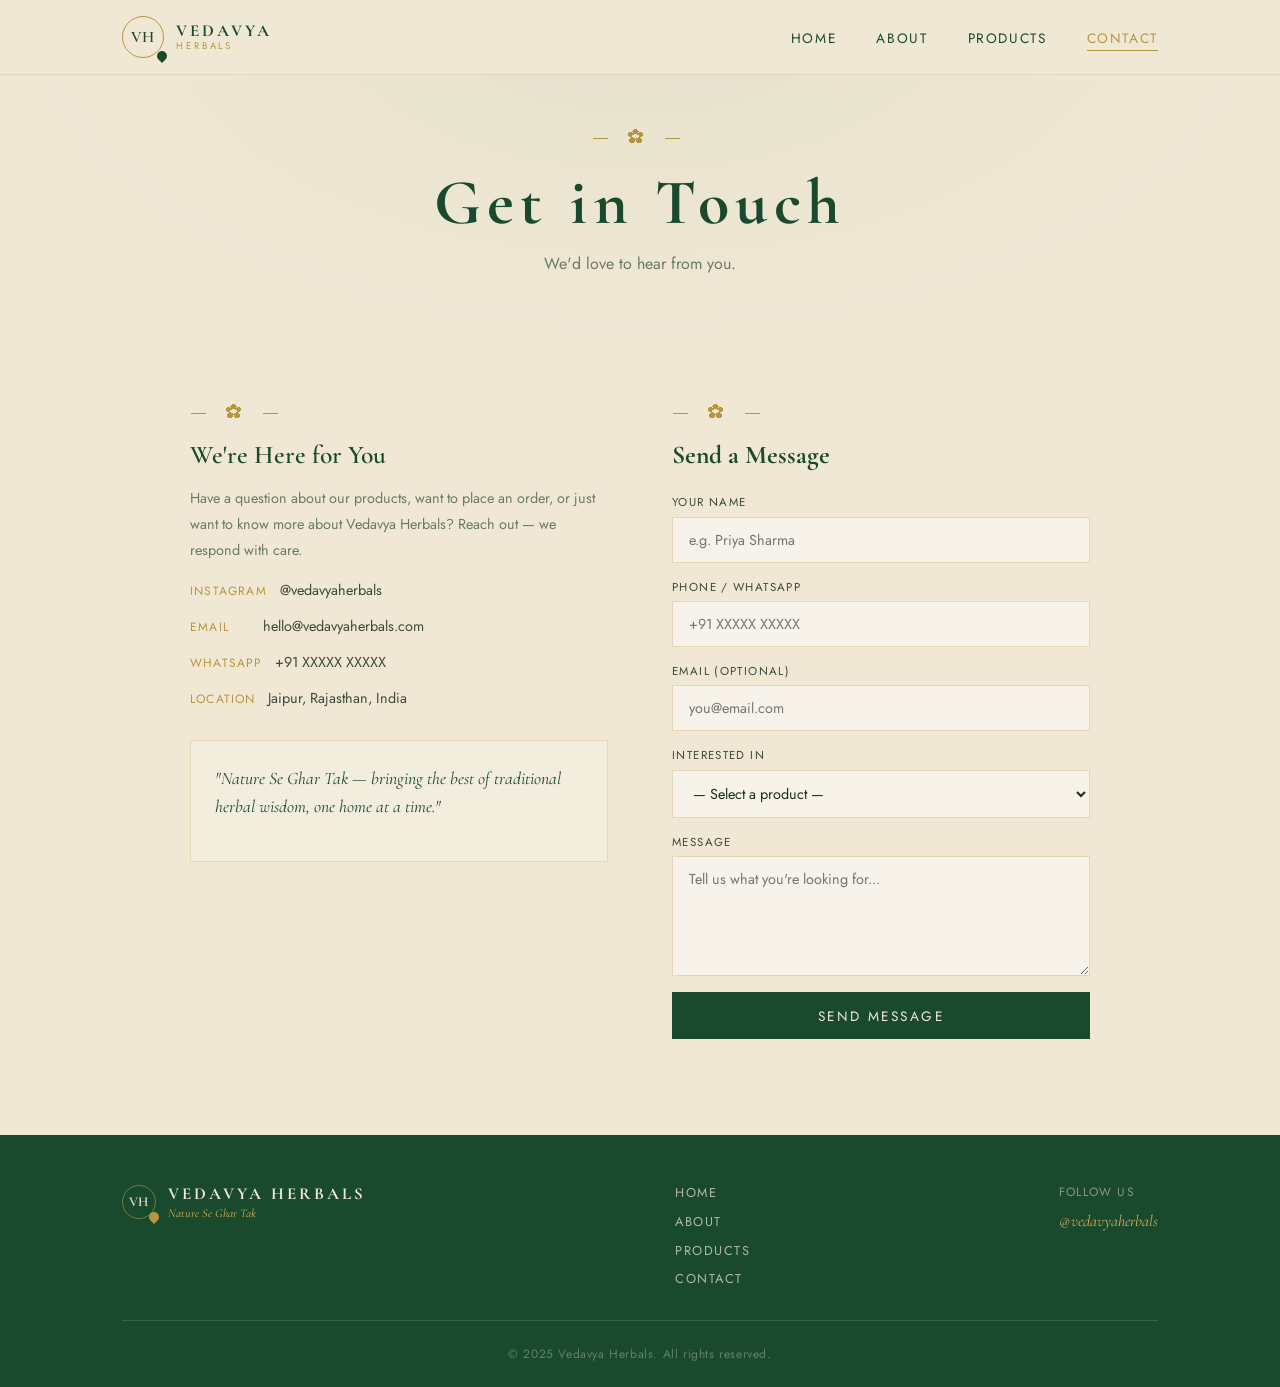
==== pages/contact.html @ 1f286381 "Initial commit - Vedavya Herbals website" ====
<!DOCTYPE html>
<html lang="en">
<head>
  <meta charset="UTF-8"/>
  <meta name="viewport" content="width=device-width, initial-scale=1.0"/>
  <title>Contact — Vedavya Herbals</title>
  <link rel="stylesheet" href="../css/style.css"/>
  <link href="https://fonts.googleapis.com/css2?family=Cormorant+Garamond:ital,wght@0,300;0,400;0,600;0,700;1,400;1,600&family=Jost:wght@300;400;500&display=swap" rel="stylesheet"/>
</head>
<body>

  <nav class="nav" id="navbar">
    <div class="nav-inner">
      <a href="../index.html" class="nav-logo">
        <div class="logo-mark">VH</div>
        <div class="logo-text">
          <span class="logo-brand">VEDAVYA</span>
          <span class="logo-sub">HERBALS</span>
        </div>
      </a>
      <ul class="nav-links">
        <li><a href="../index.html">Home</a></li>
        <li><a href="about.html">About</a></li>
        <li><a href="products.html">Products</a></li>
        <li><a href="contact.html" class="active">Contact</a></li>
      </ul>
      <button class="hamburger" id="hamburger"><span></span><span></span><span></span></button>
    </div>
    <div class="mobile-menu" id="mobileMenu">
      <a href="../index.html">Home</a>
      <a href="about.html">About</a>
      <a href="products.html">Products</a>
      <a href="contact.html">Contact</a>
    </div>
  </nav>

  <section class="page-hero">
    <div class="ornament">⸻ ✿ ⸻</div>
    <h1>Get in Touch</h1>
    <p>We'd love to hear from you.</p>
  </section>

  <section class="contact-section">
    <div class="container">
      <div class="contact-grid reveal">

        <div class="contact-info">
          <div class="ornament">⸻ ✿ ⸻</div>
          <h3>We're Here for You</h3>
          <p>Have a question about our products, want to place an order, or just want to know more about Vedavya Herbals? Reach out — we respond with care.</p>

          <div class="contact-detail">
            <span class="label">Instagram</span>
            <span class="value">@vedavyaherbals</span>
          </div>
          <div class="contact-detail">
            <span class="label">Email</span>
            <span class="value">hello@vedavyaherbals.com</span>
          </div>
          <div class="contact-detail">
            <span class="label">WhatsApp</span>
            <span class="value">+91 XXXXX XXXXX</span>
          </div>
          <div class="contact-detail">
            <span class="label">Location</span>
            <span class="value">Jaipur, Rajasthan, India</span>
          </div>

          <div style="margin-top: 2rem; padding: 1.5rem; border: 1px solid rgba(184,150,62,0.25); background: rgba(255,255,255,0.2);">
            <p style="font-family:var(--font-display); font-style:italic; font-size:1.1rem; color:var(--green-deep); line-height:1.6;">"Nature Se Ghar Tak — bringing the best of traditional herbal wisdom, one home at a time."</p>
          </div>
        </div>

        <div>
          <div class="ornament">⸻ ✿ ⸻</div>
          <h3 style="font-family:var(--font-display); font-size:1.6rem; color:var(--green-deep); margin-bottom:1.5rem;">Send a Message</h3>
          <div class="contact-form" id="contactForm">
            <div class="form-group">
              <label>Your Name</label>
              <input type="text" placeholder="e.g. Priya Sharma"/>
            </div>
            <div class="form-group">
              <label>Phone / WhatsApp</label>
              <input type="tel" placeholder="+91 XXXXX XXXXX"/>
            </div>
            <div class="form-group">
              <label>Email (optional)</label>
              <input type="email" placeholder="you@email.com"/>
            </div>
            <div class="form-group">
              <label>Interested In</label>
              <select>
                <option value="">— Select a product —</option>
                <option>Herbal Hair Oil</option>
                <option>Sulfate-Free Shampoo</option>
                <option>Hair Growth Mask</option>
                <option>Skin Glow Face Pack</option>
                <option>Ubtan Scrub</option>
                <option>Aloe Vera Gel</option>
                <option>General Enquiry</option>
              </select>
            </div>
            <div class="form-group">
              <label>Message</label>
              <textarea placeholder="Tell us what you're looking for..."></textarea>
            </div>
            <button class="btn-primary" id="submitBtn" style="border:none; cursor:pointer; width:100%; font-size:0.85rem;">Send Message</button>
            <div id="successMsg" style="display:none; text-align:center; padding:1rem; background:rgba(45,106,66,0.1); border:1px solid rgba(45,106,66,0.3); color:var(--green-deep); font-family:var(--font-display); font-style:italic; font-size:1rem;">
              ✿ Thank you! We'll be in touch soon.
            </div>
          </div>
        </div>

      </div>
    </div>
  </section>

  <footer class="footer">
    <div class="container">
      <div class="footer-top">
        <div class="footer-brand">
          <div class="logo-mark small">VH</div>
          <div>
            <span class="logo-brand">VEDAVYA HERBALS</span>
            <span class="tagline-small">Nature Se Ghar Tak</span>
          </div>
        </div>
        <div class="footer-links">
          <a href="../index.html">Home</a>
          <a href="about.html">About</a>
          <a href="products.html">Products</a>
          <a href="contact.html">Contact</a>
        </div>
        <div class="footer-social">
          <p>Follow us</p>
          <a href="#" class="social-handle">@vedavyaherbals</a>
        </div>
      </div>
      <div class="footer-bottom">
        <p>© 2025 Vedavya Herbals. All rights reserved.</p>
      </div>
    </div>
  </footer>

  <script src="../js/main.js"></script>
  <script>
    document.getElementById('submitBtn').addEventListener('click', function() {
      document.getElementById('successMsg').style.display = 'block';
      this.style.display = 'none';
    });
  </script>
</body>
</html>
---- css/style.css ----
/* ===========================
   VEDAVYA HERBALS — CSS
   =========================== */

:root {
  --parchment: #f0e8d5;
  --parchment-dark: #e5d9c0;
  --green-deep: #1a4a2e;
  --green-mid: #2d6a42;
  --gold: #B8963E;
  --gold-light: #d4af5a;
  --text-dark: #1a2e1a;
  --text-mid: #3a4a3a;
  --text-light: #6a7a6a;
  --white: #fdfaf4;

  --font-display: 'Cormorant Garamond', Georgia, serif;
  --font-body: 'Jost', sans-serif;

  --radius: 4px;
  --shadow: 0 4px 30px rgba(26,74,46,0.10);
  --transition: 0.3s ease;
}

*, *::before, *::after { box-sizing: border-box; margin: 0; padding: 0; }

html { scroll-behavior: smooth; }

body {
  font-family: var(--font-body);
  background: var(--parchment);
  color: var(--text-dark);
  overflow-x: hidden;
}

/* ---- UTILITIES ---- */
.container { max-width: 1100px; margin: 0 auto; padding: 0 2rem; }

.ornament {
  font-family: var(--font-display);
  color: var(--gold);
  font-size: 1rem;
  letter-spacing: 0.5em;
  margin-bottom: 1rem;
  display: block;
}

.section-header {
  text-align: center;
  margin-bottom: 3.5rem;
}

.section-header h2 {
  font-family: var(--font-display);
  font-size: clamp(2rem, 4vw, 2.8rem);
  font-weight: 600;
  color: var(--green-deep);
  letter-spacing: 0.05em;
}

.section-sub {
  font-family: var(--font-body);
  color: var(--text-light);
  font-size: 1rem;
  margin-top: 0.5rem;
  letter-spacing: 0.05em;
}

/* ---- NAVBAR ---- */
.nav {
  position: fixed;
  top: 0; left: 0; right: 0;
  z-index: 999;
  background: rgba(240, 232, 213, 0.95);
  backdrop-filter: blur(10px);
  border-bottom: 1px solid rgba(184, 150, 62, 0.2);
  transition: box-shadow var(--transition);
}

.nav.scrolled { box-shadow: 0 2px 20px rgba(26,74,46,0.12); }

.nav-inner {
  max-width: 1100px;
  margin: 0 auto;
  padding: 1rem 2rem;
  display: flex;
  align-items: center;
  justify-content: space-between;
}

.nav-logo {
  display: flex;
  align-items: center;
  gap: 0.75rem;
  text-decoration: none;
}

.logo-mark {
  width: 42px; height: 42px;
  border: 1.5px solid var(--gold);
  border-radius: 50%;
  display: flex;
  align-items: center;
  justify-content: center;
  font-family: var(--font-display);
  font-size: 1rem;
  font-weight: 600;
  color: var(--green-deep);
  letter-spacing: 0.05em;
  position: relative;
}

.logo-mark::after {
  content: '';
  position: absolute;
  bottom: -4px;
  right: -4px;
  width: 10px;
  height: 10px;
  background: var(--green-deep);
  border-radius: 50% 50% 50% 0;
  transform: rotate(-45deg);
}

.logo-mark.small { width: 34px; height: 34px; font-size: 0.85rem; }

.logo-text {
  display: flex;
  flex-direction: column;
  line-height: 1;
}

.logo-brand {
  font-family: var(--font-display);
  font-size: 1.05rem;
  font-weight: 700;
  color: var(--green-deep);
  letter-spacing: 0.18em;
}

.logo-sub {
  font-family: var(--font-body);
  font-size: 0.6rem;
  letter-spacing: 0.3em;
  color: var(--gold);
  margin-top: 2px;
}

.nav-links {
  list-style: none;
  display: flex;
  gap: 2.5rem;
}

.nav-links a {
  font-family: var(--font-body);
  font-size: 0.85rem;
  letter-spacing: 0.12em;
  text-transform: uppercase;
  color: var(--green-deep);
  text-decoration: none;
  position: relative;
  padding-bottom: 3px;
  transition: color var(--transition);
}

.nav-links a::after {
  content: '';
  position: absolute;
  bottom: 0; left: 0;
  width: 0; height: 1px;
  background: var(--gold);
  transition: width var(--transition);
}

.nav-links a:hover::after, .nav-links a.active::after { width: 100%; }
.nav-links a.active { color: var(--gold); }

.hamburger {
  display: none;
  flex-direction: column;
  gap: 5px;
  background: none;
  border: none;
  cursor: pointer;
  padding: 4px;
}

.hamburger span {
  display: block;
  width: 24px;
  height: 1.5px;
  background: var(--green-deep);
  transition: var(--transition);
}

.mobile-menu {
  display: none;
  flex-direction: column;
  background: var(--parchment);
  border-top: 1px solid rgba(184,150,62,0.2);
  padding: 1rem 2rem;
}

.mobile-menu a {
  font-family: var(--font-body);
  font-size: 0.9rem;
  letter-spacing: 0.1em;
  text-transform: uppercase;
  color: var(--green-deep);
  text-decoration: none;
  padding: 0.7rem 0;
  border-bottom: 1px solid rgba(184,150,62,0.1);
}

.mobile-menu.open { display: flex; }

/* ---- HERO ---- */
.hero {
  min-height: 100vh;
  display: flex;
  align-items: center;
  justify-content: center;
  text-align: center;
  position: relative;
  overflow: hidden;
  padding: 8rem 2rem 4rem;
}

.hero-bg {
  position: absolute;
  inset: 0;
  background:
    radial-gradient(ellipse at 20% 50%, rgba(45,106,66,0.08) 0%, transparent 60%),
    radial-gradient(ellipse at 80% 30%, rgba(184,150,62,0.06) 0%, transparent 50%),
    var(--parchment);
}

/* Decorative leaf shapes using CSS */
.leaf {
  position: absolute;
  width: 220px;
  height: 320px;
  opacity: 0.12;
  background: var(--green-deep);
  border-radius: 0 100% 0 100%;
}

.leaf-tl {
  top: -40px;
  left: -60px;
  transform: rotate(20deg);
}

.leaf-br {
  bottom: -60px;
  right: -60px;
  transform: rotate(200deg);
}

.hero-content {
  position: relative;
  z-index: 2;
  animation: fadeUp 1s ease both;
}

.hero-title {
  font-family: var(--font-display);
  font-weight: 700;
  line-height: 0.9;
  color: var(--green-deep);
  display: flex;
  flex-direction: column;
  align-items: center;
  margin-bottom: 1rem;
}

.hero-title .line1 {
  font-size: clamp(3.5rem, 10vw, 7rem);
  letter-spacing: 0.3em;
}

.hero-title .line2 {
  font-size: clamp(1rem, 3vw, 1.6rem);
  letter-spacing: 0.55em;
  color: var(--gold);
  font-weight: 400;
  margin-top: 0.3rem;
  border-top: 1px solid var(--gold);
  border-bottom: 1px solid var(--gold);
  padding: 0.3rem 1.5rem;
}

.hero-tagline {
  font-family: var(--font-display);
  font-style: italic;
  font-size: clamp(1.4rem, 3vw, 2rem);
  color: var(--green-mid);
  margin: 1.2rem 0 0.5rem;
}

.hero-sub {
  font-family: var(--font-body);
  font-size: 1rem;
  color: var(--text-light);
  letter-spacing: 0.08em;
  margin-bottom: 2.5rem;
}

.hero-cta {
  display: flex;
  gap: 1rem;
  justify-content: center;
  flex-wrap: wrap;
}

.scroll-hint {
  position: absolute;
  bottom: 2rem;
  left: 50%;
  transform: translateX(-50%);
  font-size: 1.4rem;
  color: var(--gold);
  animation: bounce 2s infinite;
}

/* ---- BUTTONS ---- */
.btn-primary {
  display: inline-block;
  font-family: var(--font-body);
  font-size: 0.8rem;
  letter-spacing: 0.18em;
  text-transform: uppercase;
  text-decoration: none;
  background: var(--green-deep);
  color: var(--parchment);
  padding: 0.85rem 2rem;
  border: 1px solid var(--green-deep);
  transition: all var(--transition);
}

.btn-primary:hover {
  background: var(--gold);
  border-color: var(--gold);
  color: var(--white);
}

.btn-ghost {
  display: inline-block;
  font-family: var(--font-body);
  font-size: 0.8rem;
  letter-spacing: 0.18em;
  text-transform: uppercase;
  text-decoration: none;
  background: transparent;
  color: var(--green-deep);
  padding: 0.85rem 2rem;
  border: 1px solid var(--green-deep);
  transition: all var(--transition);
}

.btn-ghost:hover {
  background: var(--green-deep);
  color: var(--parchment);
}

.btn-small {
  display: inline-block;
  font-family: var(--font-body);
  font-size: 0.72rem;
  letter-spacing: 0.15em;
  text-transform: uppercase;
  text-decoration: none;
  color: var(--gold);
  border-bottom: 1px solid var(--gold);
  padding-bottom: 2px;
  transition: all var(--transition);
}

.btn-small:hover { color: var(--green-deep); border-color: var(--green-deep); }

.center-cta { text-align: center; margin-top: 3rem; }

/* ---- BELIEF BANNER ---- */
.belief {
  background: var(--green-deep);
  padding: 4rem 2rem;
  text-align: center;
}

.belief-text {
  font-family: var(--font-display);
  font-size: clamp(1.4rem, 3.5vw, 2.2rem);
  font-weight: 300;
  color: var(--parchment);
  max-width: 700px;
  margin: 0 auto;
  line-height: 1.6;
}

.belief-text em {
  font-style: italic;
  font-weight: 600;
  color: var(--gold-light);
}

/* ---- PILLARS ---- */
.pillars {
  padding: 6rem 2rem;
  background: var(--parchment);
}

.pillars-grid {
  display: grid;
  grid-template-columns: repeat(auto-fit, minmax(240px, 1fr));
  gap: 2rem;
}

.pillar-card {
  text-align: center;
  padding: 2.5rem 2rem;
  border: 1px solid rgba(184,150,62,0.25);
  background: rgba(255,255,255,0.25);
  transition: transform var(--transition), box-shadow var(--transition);
}

.pillar-card:hover {
  transform: translateY(-5px);
  box-shadow: var(--shadow);
}

.pillar-icon {
  width: 70px;
  height: 70px;
  margin: 0 auto 1.5rem;
}

.pillar-icon svg { width: 100%; height: 100%; }

.pillar-card h3 {
  font-family: var(--font-display);
  font-size: 1.4rem;
  font-weight: 600;
  color: var(--green-deep);
  margin-bottom: 0.7rem;
}

.pillar-card p {
  font-size: 0.9rem;
  color: var(--text-light);
  line-height: 1.7;
}

/* ---- FEATURED PRODUCTS ---- */
.featured {
  padding: 6rem 2rem;
  background: linear-gradient(to bottom, var(--parchment), var(--parchment-dark));
}

.products-grid {
  display: grid;
  grid-template-columns: repeat(auto-fit, minmax(270px, 1fr));
  gap: 2rem;
}

.product-card {
  background: var(--white);
  border: 1px solid rgba(184,150,62,0.2);
  overflow: hidden;
  transition: transform var(--transition), box-shadow var(--transition);
}

.product-card:hover {
  transform: translateY(-6px);
  box-shadow: 0 12px 40px rgba(26,74,46,0.12);
}

.product-img {
  height: 220px;
  overflow: hidden;
}

.placeholder-img {
  background: linear-gradient(135deg, rgba(45,106,66,0.08), rgba(184,150,62,0.1));
  display: flex;
  align-items: center;
  justify-content: center;
  font-size: 4rem;
  border-bottom: 1px solid rgba(184,150,62,0.15);
}

.product-info {
  padding: 1.5rem;
}

.product-info h4 {
  font-family: var(--font-display);
  font-size: 1.3rem;
  font-weight: 600;
  color: var(--green-deep);
  margin-bottom: 0.4rem;
}

.product-info p {
  font-size: 0.85rem;
  color: var(--text-light);
  line-height: 1.6;
  margin-bottom: 1rem;
}

.price {
  display: block;
  font-family: var(--font-display);
  font-size: 1.3rem;
  font-weight: 600;
  color: var(--gold);
  margin-bottom: 0.8rem;
}

/* ---- DID YOU KNOW ---- */
.didyouknow {
  padding: 6rem 2rem;
  background: var(--parchment-dark);
}

.dyk-box {
  max-width: 680px;
  margin: 0 auto;
  text-align: center;
  padding: 3rem;
  border: 1px solid rgba(184,150,62,0.35);
  background: rgba(255,255,255,0.2);
  position: relative;
}

.dyk-box::before, .dyk-box::after {
  content: '';
  position: absolute;
  width: 20px; height: 20px;
  border-color: var(--gold);
  border-style: solid;
}

.dyk-box::before {
  top: 8px; left: 8px;
  border-width: 1px 0 0 1px;
}

.dyk-box::after {
  bottom: 8px; right: 8px;
  border-width: 0 1px 1px 0;
}

.dyk-text {
  font-family: var(--font-display);
  font-size: clamp(1.3rem, 3vw, 1.8rem);
  font-weight: 400;
  color: var(--green-deep);
  line-height: 1.5;
  margin-bottom: 1rem;
}

.dyk-text em {
  font-weight: 700;
  font-style: italic;
  color: var(--gold);
}

.dyk-answer {
  font-size: 0.9rem;
  color: var(--text-light);
  margin-bottom: 1.5rem;
  line-height: 1.7;
}

/* ---- FOOTER ---- */
.footer {
  background: var(--green-deep);
  color: var(--parchment);
  padding: 3rem 2rem 1.5rem;
}

.footer-top {
  display: flex;
  flex-wrap: wrap;
  justify-content: space-between;
  align-items: flex-start;
  gap: 2rem;
  padding-bottom: 2rem;
  border-bottom: 1px solid rgba(240,232,213,0.15);
  margin-bottom: 1.5rem;
}

.footer-brand {
  display: flex;
  align-items: center;
  gap: 0.75rem;
}

.footer-brand .logo-mark {
  border-color: rgba(184,150,62,0.6);
  color: var(--parchment);
}

.footer-brand .logo-mark::after {
  background: var(--gold);
}

.footer-brand .logo-brand {
  color: var(--parchment);
  display: block;
}

.tagline-small {
  display: block;
  font-family: var(--font-display);
  font-style: italic;
  font-size: 0.75rem;
  color: var(--gold-light);
  margin-top: 2px;
}

.footer-links {
  display: flex;
  flex-direction: column;
  gap: 0.6rem;
}

.footer-links a {
  font-family: var(--font-body);
  font-size: 0.8rem;
  letter-spacing: 0.12em;
  text-transform: uppercase;
  color: rgba(240,232,213,0.7);
  text-decoration: none;
  transition: color var(--transition);
}

.footer-links a:hover { color: var(--gold-light); }

.footer-social p {
  font-family: var(--font-body);
  font-size: 0.75rem;
  letter-spacing: 0.1em;
  text-transform: uppercase;
  color: rgba(240,232,213,0.5);
  margin-bottom: 0.5rem;
}

.social-handle {
  font-family: var(--font-display);
  font-size: 1rem;
  color: var(--gold-light);
  text-decoration: none;
  font-style: italic;
  transition: color var(--transition);
}

.social-handle:hover { color: var(--parchment); }

.footer-bottom p {
  font-size: 0.75rem;
  color: rgba(240,232,213,0.35);
  text-align: center;
  letter-spacing: 0.05em;
}

/* ---- INNER PAGE HERO ---- */
.page-hero {
  padding: 8rem 2rem 4rem;
  text-align: center;
  background: var(--parchment);
  position: relative;
  overflow: hidden;
}

.page-hero::before {
  content: '';
  position: absolute;
  inset: 0;
  background: radial-gradient(ellipse at center top, rgba(45,106,66,0.06), transparent 70%);
}

.page-hero h1 {
  font-family: var(--font-display);
  font-size: clamp(2.5rem, 6vw, 4rem);
  font-weight: 700;
  color: var(--green-deep);
  letter-spacing: 0.1em;
  position: relative;
}

.page-hero p {
  font-size: 1rem;
  color: var(--text-light);
  margin-top: 0.7rem;
  position: relative;
}

/* ---- ABOUT PAGE ---- */
.about-story {
  padding: 5rem 2rem;
}

.about-grid {
  display: grid;
  grid-template-columns: 1fr 1fr;
  gap: 4rem;
  align-items: center;
  max-width: 900px;
  margin: 0 auto;
}

.about-img-placeholder {
  aspect-ratio: 1;
  background: linear-gradient(135deg, rgba(45,106,66,0.1), rgba(184,150,62,0.1));
  border: 1px solid rgba(184,150,62,0.3);
  display: flex;
  align-items: center;
  justify-content: center;
  font-size: 5rem;
}

.about-text h2 {
  font-family: var(--font-display);
  font-size: 2rem;
  font-weight: 600;
  color: var(--green-deep);
  margin-bottom: 1rem;
}

.about-text p {
  font-size: 0.95rem;
  color: var(--text-mid);
  line-height: 1.85;
  margin-bottom: 1rem;
}

.about-text strong { color: var(--green-deep); }

/* ---- PRODUCTS PAGE ---- */
.products-section {
  padding: 4rem 2rem 6rem;
}

.products-full-grid {
  display: grid;
  grid-template-columns: repeat(auto-fill, minmax(250px, 1fr));
  gap: 2rem;
}

/* ---- CONTACT PAGE ---- */
.contact-section {
  padding: 4rem 2rem 6rem;
}

.contact-grid {
  display: grid;
  grid-template-columns: 1fr 1fr;
  gap: 4rem;
  max-width: 900px;
  margin: 0 auto;
  align-items: start;
}

.contact-info h3 {
  font-family: var(--font-display);
  font-size: 1.6rem;
  font-weight: 600;
  color: var(--green-deep);
  margin-bottom: 1rem;
}

.contact-info p {
  font-size: 0.9rem;
  color: var(--text-light);
  line-height: 1.8;
  margin-bottom: 1rem;
}

.contact-detail {
  display: flex;
  align-items: flex-start;
  gap: 0.8rem;
  margin-bottom: 1rem;
}

.contact-detail .label {
  font-size: 0.75rem;
  letter-spacing: 0.1em;
  text-transform: uppercase;
  color: var(--gold);
  min-width: 60px;
  margin-top: 2px;
}

.contact-detail .value {
  font-size: 0.9rem;
  color: var(--text-mid);
}

.contact-form { display: flex; flex-direction: column; gap: 1rem; }

.form-group { display: flex; flex-direction: column; gap: 0.4rem; }

.form-group label {
  font-family: var(--font-body);
  font-size: 0.72rem;
  letter-spacing: 0.12em;
  text-transform: uppercase;
  color: var(--text-mid);
}

.form-group input,
.form-group textarea,
.form-group select {
  font-family: var(--font-body);
  font-size: 0.9rem;
  padding: 0.75rem 1rem;
  border: 1px solid rgba(184,150,62,0.3);
  background: rgba(255,255,255,0.5);
  color: var(--text-dark);
  outline: none;
  transition: border-color var(--transition);
}

.form-group input:focus,
.form-group textarea:focus,
.form-group select:focus {
  border-color: var(--gold);
}

.form-group textarea { resize: vertical; min-height: 120px; }

/* ---- ANIMATIONS ---- */
@keyframes fadeUp {
  from { opacity: 0; transform: translateY(30px); }
  to { opacity: 1; transform: translateY(0); }
}

@keyframes bounce {
  0%, 100% { transform: translateX(-50%) translateY(0); }
  50% { transform: translateX(-50%) translateY(-8px); }
}

.reveal {
  opacity: 0;
  transform: translateY(25px);
  transition: opacity 0.7s ease, transform 0.7s ease;
}

.reveal.visible {
  opacity: 1;
  transform: translateY(0);
}

/* ---- RESPONSIVE ---- */
@media (max-width: 768px) {
  .nav-links { display: none; }
  .hamburger { display: flex; }

  .about-grid,
  .contact-grid { grid-template-columns: 1fr; gap: 2rem; }

  .hero-title .line1 { letter-spacing: 0.15em; }

  .footer-top { flex-direction: column; }

  .pillar-card { padding: 2rem 1.5rem; }
}
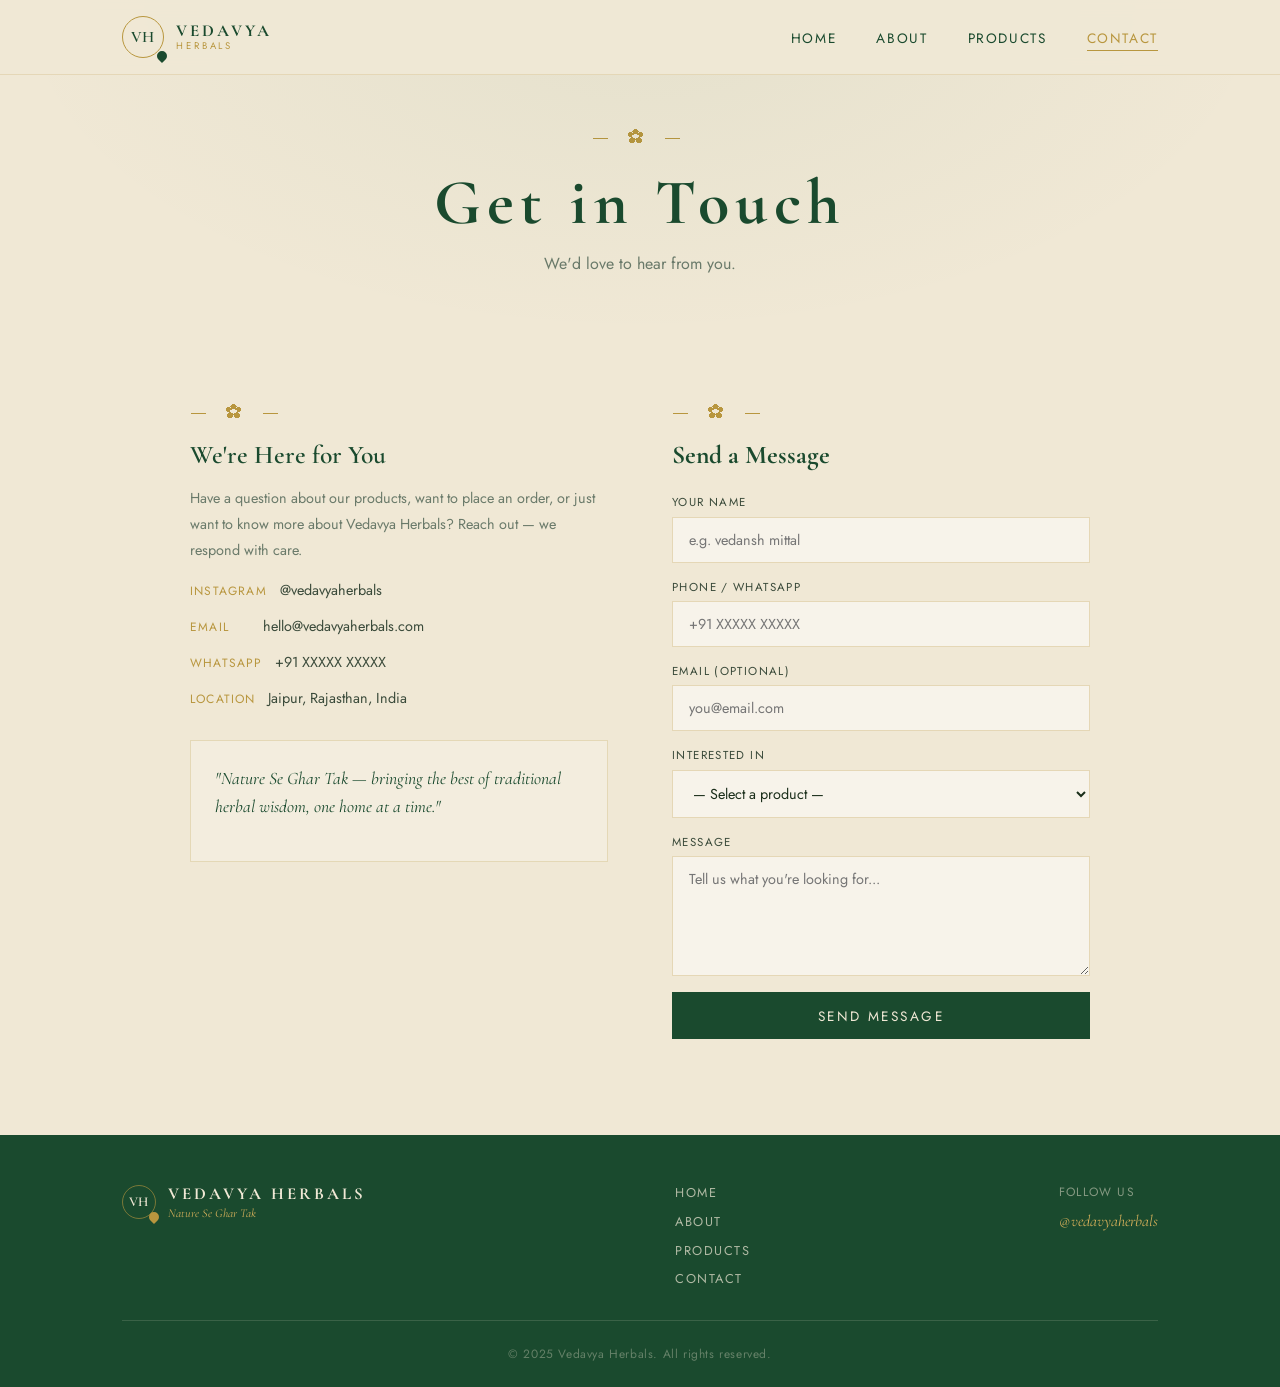
==== commit cf06ecda: "Update contact form and social media link" ====
--- a/pages/contact.html
+++ b/pages/contact.html
@@ -74,22 +74,23 @@
         <div>
           <div class="ornament">⸻ ✿ ⸻</div>
           <h3 style="font-family:var(--font-display); font-size:1.6rem; color:var(--green-deep); margin-bottom:1.5rem;">Send a Message</h3>
-          <div class="contact-form" id="contactForm">
+
+          <form class="contact-form" id="contactForm" action="https://formspree.io/f/xpqngyod" method="POST">
             <div class="form-group">
-              <label>Your Name</label>
-              <input type="text" placeholder="e.g. Priya Sharma"/>
+              <label for="name">Your Name</label>
+              <input type="text" id="name" name="name" placeholder="e.g. vedansh mittal" required/>
             </div>
             <div class="form-group">
-              <label>Phone / WhatsApp</label>
-              <input type="tel" placeholder="+91 XXXXX XXXXX"/>
+              <label for="phone">Phone / WhatsApp</label>
+              <input type="tel" id="phone" name="phone" placeholder="+91 XXXXX XXXXX" required/>
             </div>
             <div class="form-group">
-              <label>Email (optional)</label>
-              <input type="email" placeholder="you@email.com"/>
+              <label for="email">Email (optional)</label>
+              <input type="email" id="email" name="email" placeholder="you@email.com"/>
             </div>
             <div class="form-group">
-              <label>Interested In</label>
-              <select>
+              <label for="product">Interested In</label>
+              <select id="product" name="product">
                 <option value="">— Select a product —</option>
                 <option>Herbal Hair Oil</option>
                 <option>Sulfate-Free Shampoo</option>
@@ -101,14 +102,14 @@
               </select>
             </div>
             <div class="form-group">
-              <label>Message</label>
-              <textarea placeholder="Tell us what you're looking for..."></textarea>
+              <label for="message">Message</label>
+              <textarea id="message" name="message" placeholder="Tell us what you're looking for..."></textarea>
             </div>
-            <button class="btn-primary" id="submitBtn" style="border:none; cursor:pointer; width:100%; font-size:0.85rem;">Send Message</button>
+            <button type="submit" class="btn-primary" style="border:none; cursor:pointer; width:100%; font-size:0.85rem;">Send Message</button>
             <div id="successMsg" style="display:none; text-align:center; padding:1rem; background:rgba(45,106,66,0.1); border:1px solid rgba(45,106,66,0.3); color:var(--green-deep); font-family:var(--font-display); font-style:italic; font-size:1rem;">
               ✿ Thank you! We'll be in touch soon.
             </div>
-          </div>
+          </form>
         </div>
 
       </div>
@@ -133,7 +134,7 @@
         </div>
         <div class="footer-social">
           <p>Follow us</p>
-          <a href="#" class="social-handle">@vedavyaherbals</a>
+          <a href="https://www.instagram.com/vedavya.herbals?utm_source=ig_web_button_share_sheet&igsh=ZDNlZDc0MzIxNw==" class="social-handle">@vedavyaherbals</a>
         </div>
       </div>
       <div class="footer-bottom">
@@ -144,9 +145,21 @@
 
   <script src="../js/main.js"></script>
   <script>
-    document.getElementById('submitBtn').addEventListener('click', function() {
-      document.getElementById('successMsg').style.display = 'block';
-      this.style.display = 'none';
+    const form = document.getElementById('contactForm');
+    form.addEventListener('submit', async function(e) {
+      e.preventDefault();
+      const data = new FormData(form);
+      const response = await fetch(form.action, {
+        method: 'POST',
+        body: data,
+        headers: { 'Accept': 'application/json' }
+      });
+      if (response.ok) {
+        form.reset();
+        document.getElementById('successMsg').style.display = 'block';
+      } else {
+        alert('Something went wrong. Please try again.');
+      }
     });
   </script>
 </body>
